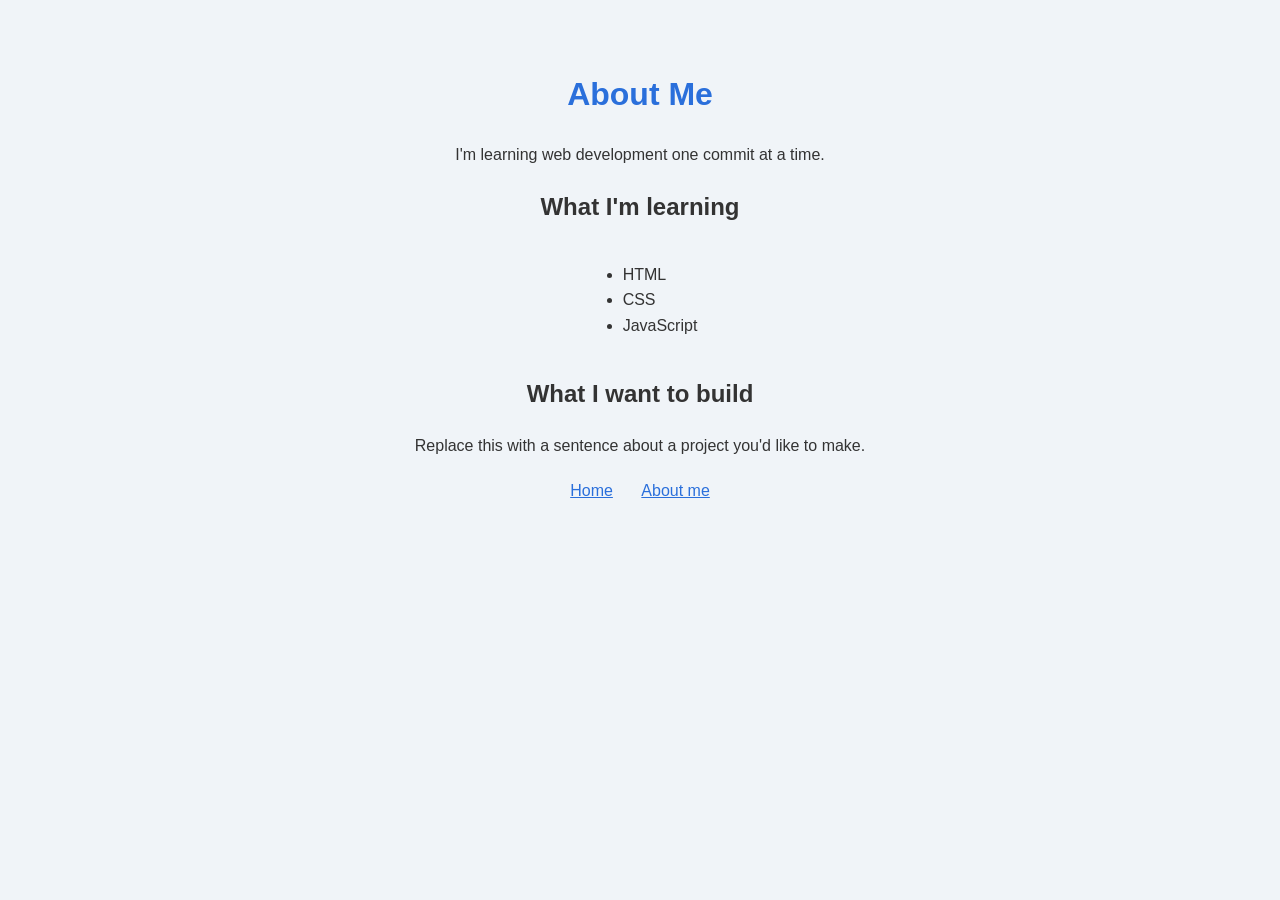
==== about.html @ fcba1142 "Add files via upload Add shared stylesheet and update pages" ====
<!DOCTYPE html>
<html lang="en">
<head>
  <meta charset="UTF-8">
  <meta name="viewport" content="width=device-width, initial-scale=1">
  <title>About Me</title>
  <link rel="stylesheet" href="style.css">
</head>
<body>
  <h1>About Me</h1>
  <p>I'm learning web development one commit at a time.</p>

  <h2>What I'm learning</h2>
  <ul>
    <li>HTML</li>
    <li>CSS</li>
    <li>JavaScript</li>
  </ul>

  <h2>What I want to build</h2>
  <p>Replace this with a sentence about a project you'd like to make.</p>

  <nav>
    <a href="index.html">Home</a>
    <a href="about.html">About me</a>
  </nav>
</body>
</html>
---- style.css ----
body {
  font-family: Arial, sans-serif;
  background-color: #f0f4f8;
  color: #333;
  text-align: center;
  padding: 40px;
  line-height: 1.6;
}

h1 {
  color: #2a6fdb;
}

a {
  color: #2a6fdb;
}

a:hover {
  color: #1b4fa0;
}

img {
  max-width: 100%;
  width: 300px;
  border-radius: 12px;
}

nav {
  margin: 20px 0;
}

nav a {
  margin: 0 12px;
}

ul {
  display: inline-block;
  text-align: left;
}
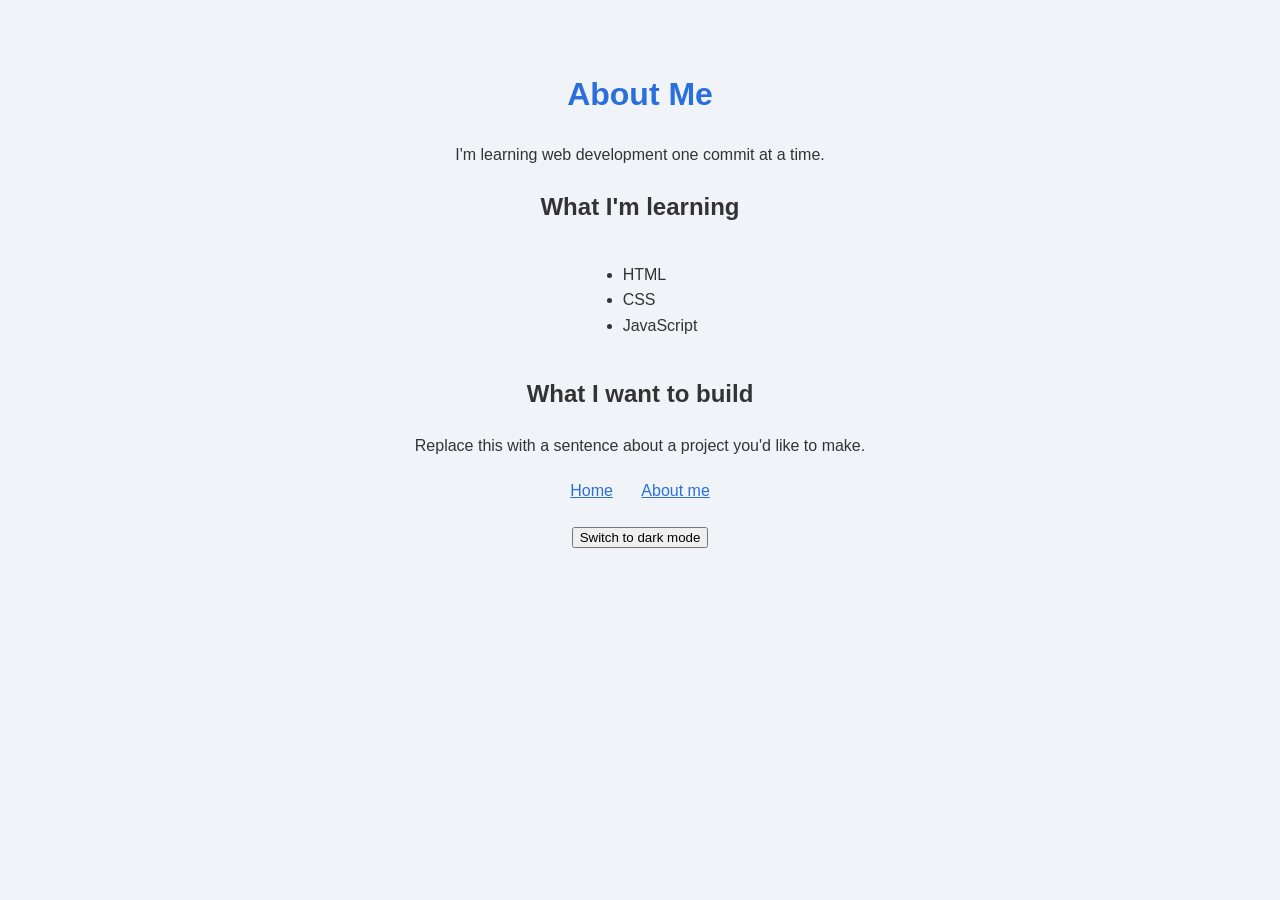
==== commit 5515a358: "Add dark mode switch button to about page" ====
--- a/about.html
+++ b/about.html
@@ -24,5 +24,9 @@
     <a href="index.html">Home</a>
     <a href="about.html">About me</a>
   </nav>
+
+  <p><button id="theme-button">Switch to dark mode</button></p>
+
+  <script src="script.js"></script>
 </body>
 </html>
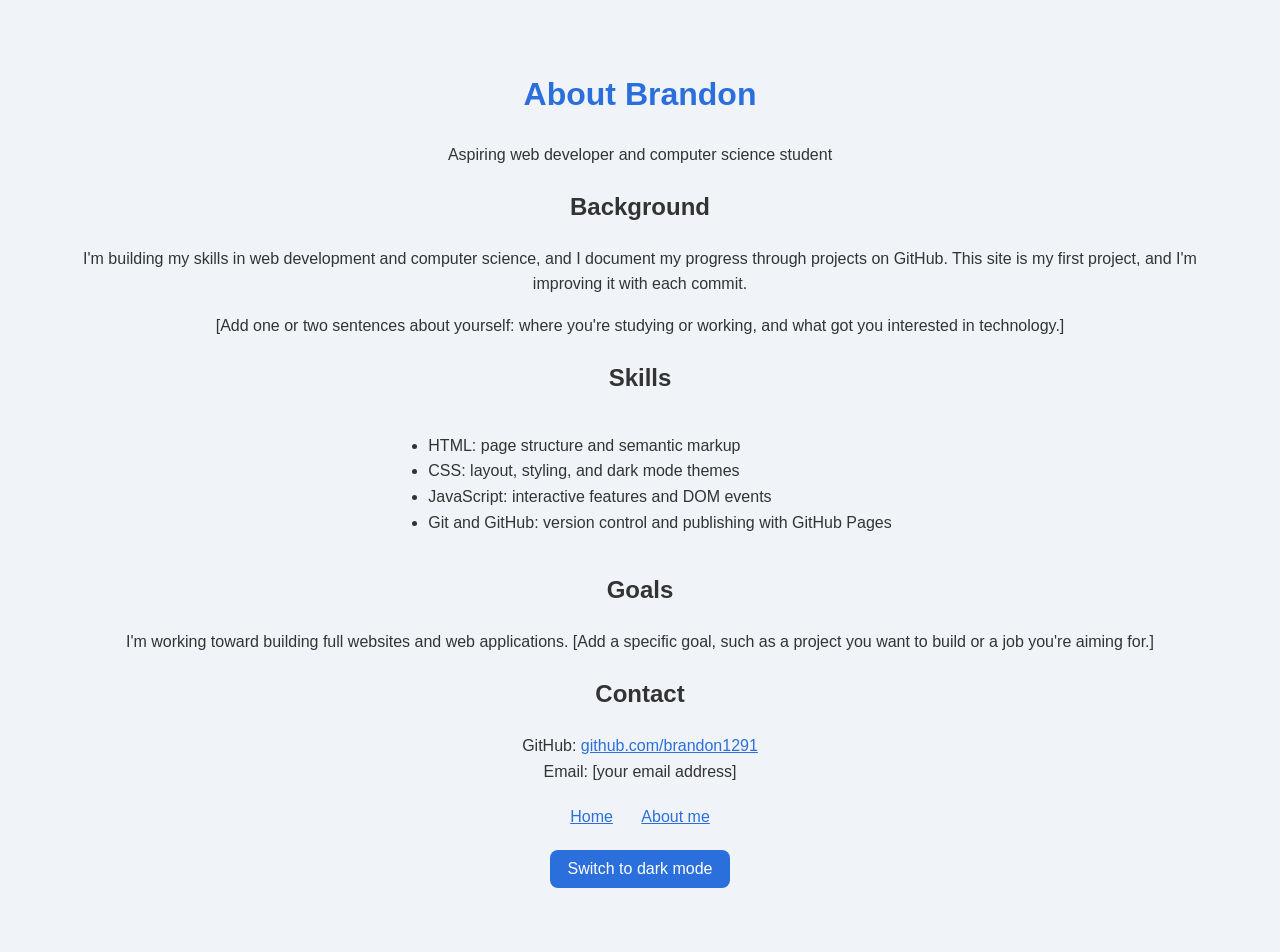
==== commit f033c297: "Update about page content and structure" ====
--- a/about.html
+++ b/about.html
@@ -3,29 +3,61 @@
 <head>
   <meta charset="UTF-8">
   <meta name="viewport" content="width=device-width, initial-scale=1">
-  <title>About Me</title>
+  <title>About Brandon</title>
   <link rel="stylesheet" href="style.css">
 </head>
 <body>
-  <h1>About Me</h1>
-  <p>I'm learning web development one commit at a time.</p>
+  <main class="container">
+    <h1>About Brandon</h1>
+    <p class="tagline">Aspiring web developer and computer science student</p>
 
-  <h2>What I'm learning</h2>
-  <ul>
-    <li>HTML</li>
-    <li>CSS</li>
-    <li>JavaScript</li>
-  </ul>
+    <section>
+      <h2>Background</h2>
+      <p>
+        I'm building my skills in web development and computer science,
+        and I document my progress through projects on GitHub. This site is
+        my first project, and I'm improving it with each commit.
+      </p>
+      <p>
+        [Add one or two sentences about yourself: where you're studying or
+        working, and what got you interested in technology.]
+      </p>
+    </section>
 
-  <h2>What I want to build</h2>
-  <p>Replace this with a sentence about a project you'd like to make.</p>
+    <section>
+      <h2>Skills</h2>
+      <ul>
+        <li>HTML: page structure and semantic markup</li>
+        <li>CSS: layout, styling, and dark mode themes</li>
+        <li>JavaScript: interactive features and DOM events</li>
+        <li>Git and GitHub: version control and publishing with GitHub Pages</li>
+      </ul>
+    </section>
 
-  <nav>
-    <a href="index.html">Home</a>
-    <a href="about.html">About me</a>
-  </nav>
+    <section>
+      <h2>Goals</h2>
+      <p>
+        I'm working toward building full websites and web applications.
+        [Add a specific goal, such as a project you want to build or a
+        job you're aiming for.]
+      </p>
+    </section>
 
-  <p><button id="theme-button">Switch to dark mode</button></p>
+    <section>
+      <h2>Contact</h2>
+      <p>
+        GitHub: <a href="https://github.com/brandon1291">github.com/brandon1291</a><br>
+        Email: [your email address]
+      </p>
+    </section>
+
+    <nav>
+      <a href="index.html">Home</a>
+      <a href="about.html">About me</a>
+    </nav>
+
+    <p><button id="theme-button">Switch to dark mode</button></p>
+  </main>
 
   <script src="script.js"></script>
 </body>
--- a/style.css
+++ b/style.css
@@ -37,3 +37,34 @@
   display: inline-block;
   text-align: left;
 }
+
+button {
+  font-family: inherit;
+  font-size: 1rem;
+  background-color: #2a6fdb;
+  color: white;
+  border: none;
+  border-radius: 8px;
+  padding: 10px 18px;
+  cursor: pointer;
+}
+
+button:hover {
+  background-color: #1b4fa0;
+}
+
+/* Dark mode: JavaScript adds the "dark" class to the body */
+body.dark {
+  background-color: #1b2430;
+  color: #e6edf3;
+}
+
+body.dark h1,
+body.dark a {
+  color: #7db1ff;
+}
+
+body.dark button {
+  background-color: #7db1ff;
+  color: #1b2430;
+}
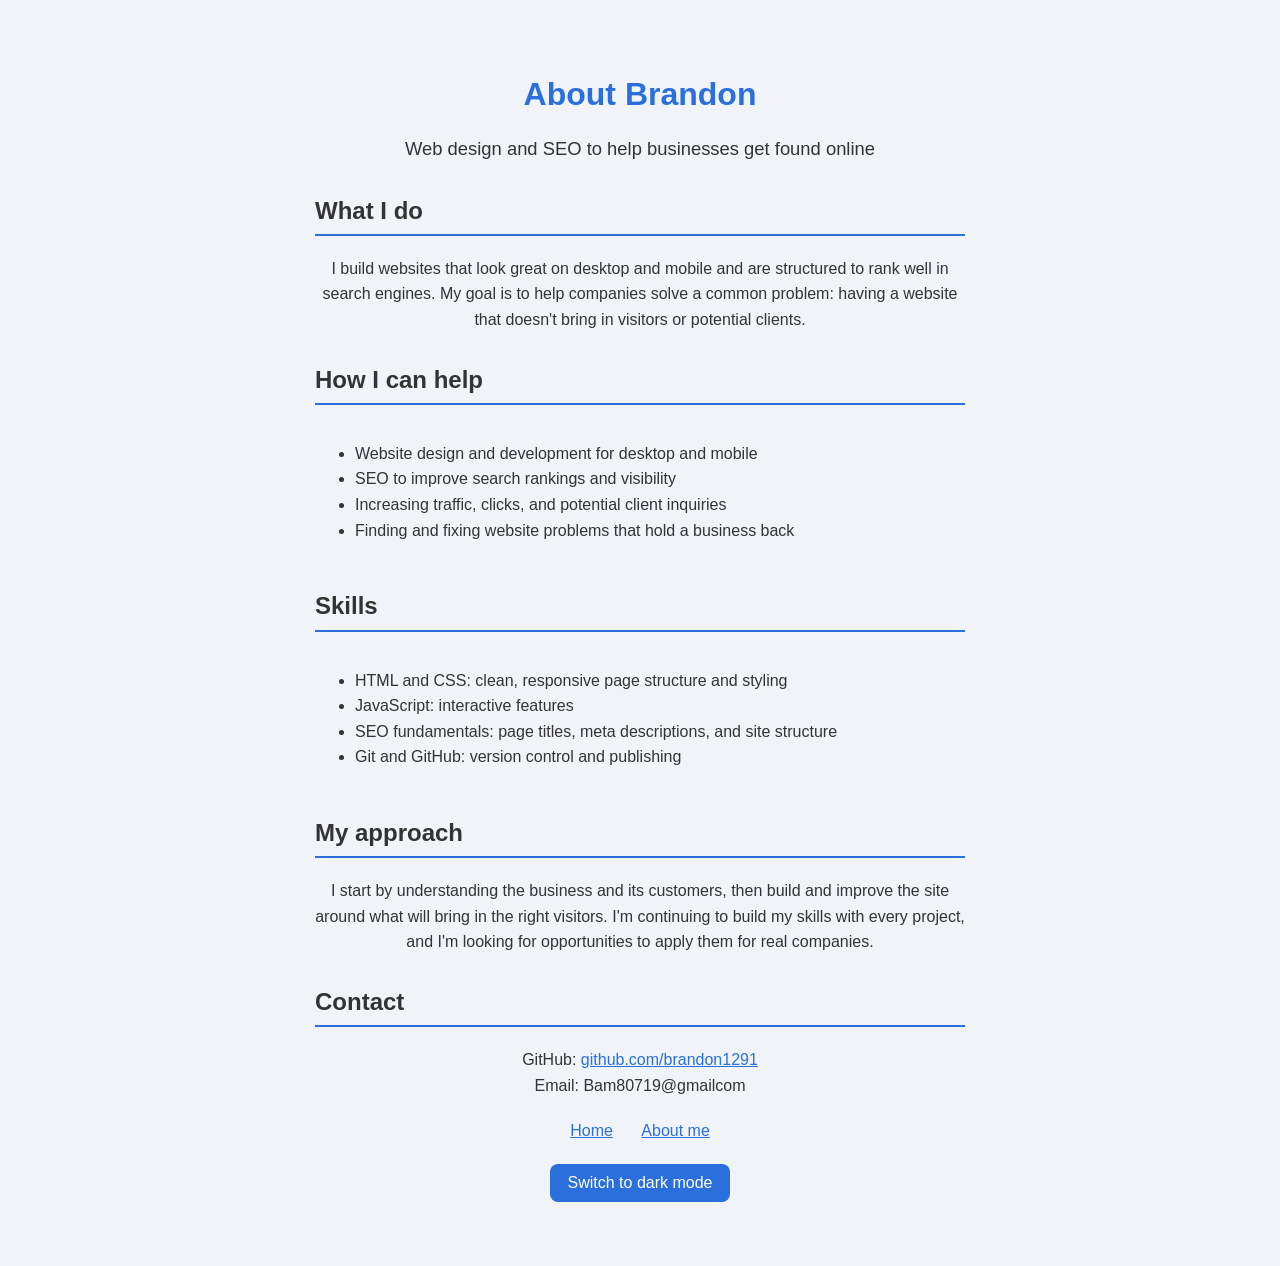
==== commit 8d6413b0: "Update about.html with new content and structure" ====
--- a/about.html
+++ b/about.html
@@ -3,43 +3,52 @@
 <head>
   <meta charset="UTF-8">
   <meta name="viewport" content="width=device-width, initial-scale=1">
-  <title>About Brandon</title>
+ <title>Brandon | Web Design and SEO</title>
+<meta name="description" content="Web design and SEO that helps businesses get found online and attract more clients.">
   <link rel="stylesheet" href="style.css">
 </head>
 <body>
   <main class="container">
     <h1>About Brandon</h1>
-    <p class="tagline">Aspiring web developer and computer science student</p>
+    <p class="tagline">Web design and SEO to help businesses get found online</p>
 
     <section>
-      <h2>Background</h2>
+      <h2>What I do</h2>
       <p>
-        I'm building my skills in web development and computer science,
-        and I document my progress through projects on GitHub. This site is
-        my first project, and I'm improving it with each commit.
+        I build websites that look great on desktop and mobile and are
+        structured to rank well in search engines. My goal is to help
+        companies solve a common problem: having a website that doesn't
+        bring in visitors or potential clients.
       </p>
-      <p>
-        [Add one or two sentences about yourself: where you're studying or
-        working, and what got you interested in technology.]
-      </p>
+    </section>
+
+    <section>
+      <h2>How I can help</h2>
+      <ul>
+        <li>Website design and development for desktop and mobile</li>
+        <li>SEO to improve search rankings and visibility</li>
+        <li>Increasing traffic, clicks, and potential client inquiries</li>
+        <li>Finding and fixing website problems that hold a business back</li>
+      </ul>
     </section>
 
     <section>
       <h2>Skills</h2>
       <ul>
-        <li>HTML: page structure and semantic markup</li>
-        <li>CSS: layout, styling, and dark mode themes</li>
-        <li>JavaScript: interactive features and DOM events</li>
-        <li>Git and GitHub: version control and publishing with GitHub Pages</li>
+        <li>HTML and CSS: clean, responsive page structure and styling</li>
+        <li>JavaScript: interactive features</li>
+        <li>SEO fundamentals: page titles, meta descriptions, and site structure</li>
+        <li>Git and GitHub: version control and publishing</li>
       </ul>
     </section>
 
     <section>
-      <h2>Goals</h2>
+      <h2>My approach</h2>
       <p>
-        I'm working toward building full websites and web applications.
-        [Add a specific goal, such as a project you want to build or a
-        job you're aiming for.]
+        I start by understanding the business and its customers, then build
+        and improve the site around what will bring in the right visitors.
+        I'm continuing to build my skills with every project, and I'm
+        looking for opportunities to apply them for real companies.
       </p>
     </section>
 
@@ -47,7 +56,7 @@
       <h2>Contact</h2>
       <p>
         GitHub: <a href="https://github.com/brandon1291">github.com/brandon1291</a><br>
-        Email: [your email address]
+        Email: Bam80719@gmailcom
       </p>
     </section>
 
--- a/style.css
+++ b/style.css
@@ -68,3 +68,36 @@
   background-color: #7db1ff;
   color: #1b2430;
 }
+.container {
+  max-width: 650px;
+  margin: 0 auto;
+  text-align: left;
+}
+
+.container h1,
+.container .tagline {
+  text-align: center;
+}
+
+.tagline {
+  font-size: 1.15rem;
+  margin-top: -8px;
+}
+
+.container section {
+  margin-top: 28px;
+}
+
+.container h2 {
+  border-bottom: 2px solid #2a6fdb;
+  padding-bottom: 4px;
+}
+
+.container nav,
+.container p:last-of-type {
+  text-align: center;
+}
+
+body.dark .container h2 {
+  border-bottom-color: #7db1ff;
+}
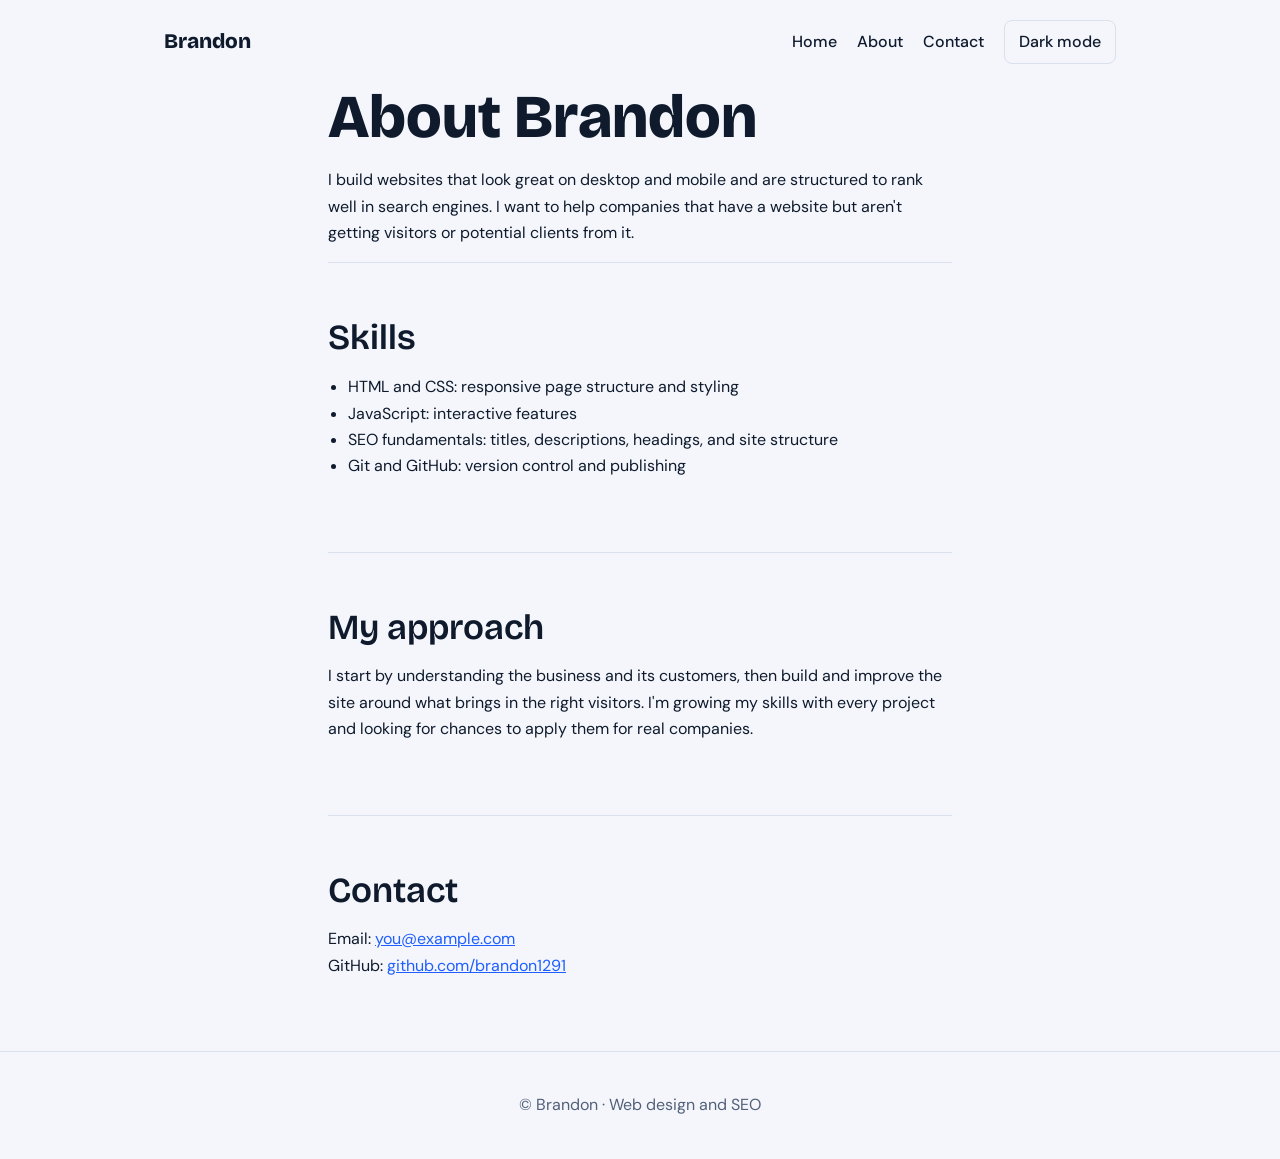
==== commit aa3462a8: "Update about.html with new content and structure" ====
--- a/about.html
+++ b/about.html
@@ -3,71 +3,48 @@
 <head>
   <meta charset="UTF-8">
   <meta name="viewport" content="width=device-width, initial-scale=1">
- <title>Brandon | Web Design and SEO</title>
-<meta name="description" content="Web design and SEO that helps businesses get found online and attract more clients.">
+  <title>About Brandon | Web Design and SEO</title>
+  <meta name="description" content="Brandon builds mobile-friendly, search-optimized websites that help companies attract more visitors and potential clients.">
   <link rel="stylesheet" href="style.css">
 </head>
 <body>
-  <main class="container">
+  <header class="site-header">
+    <a class="brand" href="index.html">Brandon</a>
+    <nav>
+      <a href="index.html">Home</a>
+      <a href="about.html">About</a>
+      <a href="index.html#contact">Contact</a>
+      <button id="theme-button">Dark mode</button>
+    </nav>
+  </header>
+
+  <main class="wrap about-text">
     <h1>About Brandon</h1>
-    <p class="tagline">Web design and SEO to help businesses get found online</p>
-
-    <section>
-      <h2>What I do</h2>
-      <p>
-        I build websites that look great on desktop and mobile and are
-        structured to rank well in search engines. My goal is to help
-        companies solve a common problem: having a website that doesn't
-        bring in visitors or potential clients.
-      </p>
-    </section>
-
-    <section>
-      <h2>How I can help</h2>
-      <ul>
-        <li>Website design and development for desktop and mobile</li>
-        <li>SEO to improve search rankings and visibility</li>
-        <li>Increasing traffic, clicks, and potential client inquiries</li>
-        <li>Finding and fixing website problems that hold a business back</li>
-      </ul>
-    </section>
+    <p>I build websites that look great on desktop and mobile and are structured to rank well in search engines. I want to help companies that have a website but aren't getting visitors or potential clients from it.</p>
 
     <section>
       <h2>Skills</h2>
       <ul>
-        <li>HTML and CSS: clean, responsive page structure and styling</li>
+        <li>HTML and CSS: responsive page structure and styling</li>
         <li>JavaScript: interactive features</li>
-        <li>SEO fundamentals: page titles, meta descriptions, and site structure</li>
+        <li>SEO fundamentals: titles, descriptions, headings, and site structure</li>
         <li>Git and GitHub: version control and publishing</li>
       </ul>
     </section>
 
     <section>
       <h2>My approach</h2>
-      <p>
-        I start by understanding the business and its customers, then build
-        and improve the site around what will bring in the right visitors.
-        I'm continuing to build my skills with every project, and I'm
-        looking for opportunities to apply them for real companies.
-      </p>
+      <p>I start by understanding the business and its customers, then build and improve the site around what brings in the right visitors. I'm growing my skills with every project and looking for chances to apply them for real companies.</p>
     </section>
 
     <section>
       <h2>Contact</h2>
-      <p>
-        GitHub: <a href="https://github.com/brandon1291">github.com/brandon1291</a><br>
-        Email: Bam80719@gmailcom
-      </p>
+      <p>Email: <a href="mailto:you@example.com">you@example.com</a><br>
+      GitHub: <a href="https://github.com/brandon1291">github.com/brandon1291</a></p>
     </section>
-
-    <nav>
-      <a href="index.html">Home</a>
-      <a href="about.html">About me</a>
-    </nav>
-
-    <p><button id="theme-button">Switch to dark mode</button></p>
   </main>
 
+  <footer>© Brandon · Web design and SEO</footer>
   <script src="script.js"></script>
 </body>
 </html>
--- a/style.css
+++ b/style.css
@@ -1,103 +1,65 @@
-body {
-  font-family: Arial, sans-serif;
-  background-color: #f0f4f8;
-  color: #333;
-  text-align: center;
-  padding: 40px;
-  line-height: 1.6;
+@import url('https://fonts.googleapis.com/css2?family=Bricolage+Grotesque:wght@600;800&family=DM+Sans:wght@400;500&display=swap');
+
+:root { --bg:#f4f6fb; --ink:#0f1b2d; --muted:#52607a; --blue:#1f5eff; --mark:#ffd23f; --card:#fff; --line:#d9e0ee; }
+body.dark { --bg:#0e1522; --ink:#eef2fa; --muted:#9fb0cc; --blue:#6f9bff; --card:#162033; --line:#26334d; }
+
+* { box-sizing: border-box; }
+body { margin:0; font-family:'DM Sans',Arial,sans-serif; background:var(--bg); color:var(--ink); line-height:1.65; }
+h1,h2,h3 { font-family:'Bricolage Grotesque',Arial,sans-serif; line-height:1.1; margin:0 0 14px; }
+h1 { font-size:clamp(2.2rem,6vw,3.8rem); font-weight:800; }
+h2 { font-size:clamp(1.6rem,4vw,2.2rem); font-weight:600; }
+a { color:var(--blue); }
+:focus-visible { outline:3px solid var(--blue); outline-offset:3px; }
+.wrap { max-width:1000px; margin:0 auto; padding:0 24px; }
+section { padding:56px 0; border-top:1px solid var(--line); }
+
+.site-header { display:flex; justify-content:space-between; align-items:center; flex-wrap:wrap; gap:12px; padding:20px 24px; max-width:1000px; margin:0 auto; }
+.brand { font-family:'Bricolage Grotesque',Arial,sans-serif; font-weight:800; font-size:1.3rem; text-decoration:none; color:var(--ink); }
+.site-header nav { display:flex; align-items:center; gap:20px; }
+.site-header nav a { text-decoration:none; color:var(--ink); font-weight:500; }
+
+button, .btn { font:inherit; font-weight:500; background:var(--blue); color:#fff; border:0; border-radius:8px; padding:12px 22px; cursor:pointer; text-decoration:none; display:inline-block; }
+body.dark button, body.dark .btn { color:#0e1522; }
+.btn.ghost, #theme-button { background:transparent; color:var(--ink); border:1.5px solid var(--line); padding:8px 14px; }
+body.dark .btn.ghost { color:var(--ink); }
+
+.hero { display:grid; grid-template-columns:1.2fr 1fr; gap:40px; align-items:center; padding:48px 0 64px; }
+.hero p { color:var(--muted); font-size:1.15rem; max-width:34em; }
+.hero .actions { display:flex; gap:12px; flex-wrap:wrap; margin-top:24px; }
+
+.serp { background:var(--card); border:1px solid var(--line); border-radius:14px; padding:20px; }
+.serp-bar { border:1px solid var(--line); border-radius:999px; padding:8px 16px; font-size:.9rem; color:var(--muted); margin-bottom:16px; }
+.serp-result { padding:12px 0; }
+.serp-result .url { font-size:.8rem; color:var(--muted); display:block; }
+.serp-result .title { font-size:1.15rem; color:var(--blue); font-weight:500; }
+.serp-result p { margin:4px 0 0; font-size:.9rem; color:var(--muted); }
+.serp-result.top { border-left:4px solid var(--mark); padding-left:12px; }
+.serp-result.faded { opacity:.45; }
+.serp-note { font-size:.8rem; color:var(--muted); margin:10px 0 0; }
+
+.row { display:grid; grid-template-columns:1fr 2fr; gap:24px; padding:18px 0; border-bottom:1px solid var(--line); }
+.row:last-child { border-bottom:0; }
+.row h3 { font-size:1.15rem; margin:0; }
+.row p { margin:0; color:var(--muted); }
+
+.steps { padding-left:22px; max-width:42em; }
+.steps li { margin-bottom:14px; }
+.steps strong { font-family:'Bricolage Grotesque',Arial,sans-serif; }
+
+.checker { background:var(--card); border:1px solid var(--line); border-radius:14px; padding:28px; }
+.check { display:flex; gap:12px; align-items:flex-start; padding:10px 0; cursor:pointer; }
+.check input { width:20px; height:20px; margin-top:4px; accent-color:var(--blue); }
+.meter { height:12px; background:var(--line); border-radius:99px; overflow:hidden; margin:20px 0 10px; }
+#score-fill { height:100%; width:0; background:var(--mark); transition:width .3s; }
+#score-text { font-weight:500; margin:0; }
+#score-tip { color:var(--muted); margin:6px 0 0; }
+
+.about-text { max-width:42em; }
+.about-text ul { padding-left:20px; }
+footer { padding:40px 24px; text-align:center; color:var(--muted); border-top:1px solid var(--line); }
+
+@media (max-width:760px) {
+  .hero { grid-template-columns:1fr; }
+  .row { grid-template-columns:1fr; gap:4px; }
 }
-
-h1 {
-  color: #2a6fdb;
-}
-
-a {
-  color: #2a6fdb;
-}
-
-a:hover {
-  color: #1b4fa0;
-}
-
-img {
-  max-width: 100%;
-  width: 300px;
-  border-radius: 12px;
-}
-
-nav {
-  margin: 20px 0;
-}
-
-nav a {
-  margin: 0 12px;
-}
-
-ul {
-  display: inline-block;
-  text-align: left;
-}
-
-button {
-  font-family: inherit;
-  font-size: 1rem;
-  background-color: #2a6fdb;
-  color: white;
-  border: none;
-  border-radius: 8px;
-  padding: 10px 18px;
-  cursor: pointer;
-}
-
-button:hover {
-  background-color: #1b4fa0;
-}
-
-/* Dark mode: JavaScript adds the "dark" class to the body */
-body.dark {
-  background-color: #1b2430;
-  color: #e6edf3;
-}
-
-body.dark h1,
-body.dark a {
-  color: #7db1ff;
-}
-
-body.dark button {
-  background-color: #7db1ff;
-  color: #1b2430;
-}
-.container {
-  max-width: 650px;
-  margin: 0 auto;
-  text-align: left;
-}
-
-.container h1,
-.container .tagline {
-  text-align: center;
-}
-
-.tagline {
-  font-size: 1.15rem;
-  margin-top: -8px;
-}
-
-.container section {
-  margin-top: 28px;
-}
-
-.container h2 {
-  border-bottom: 2px solid #2a6fdb;
-  padding-bottom: 4px;
-}
-
-.container nav,
-.container p:last-of-type {
-  text-align: center;
-}
-
-body.dark .container h2 {
-  border-bottom-color: #7db1ff;
-}
+@media (prefers-reduced-motion:reduce) { #score-fill { transition:none; } }
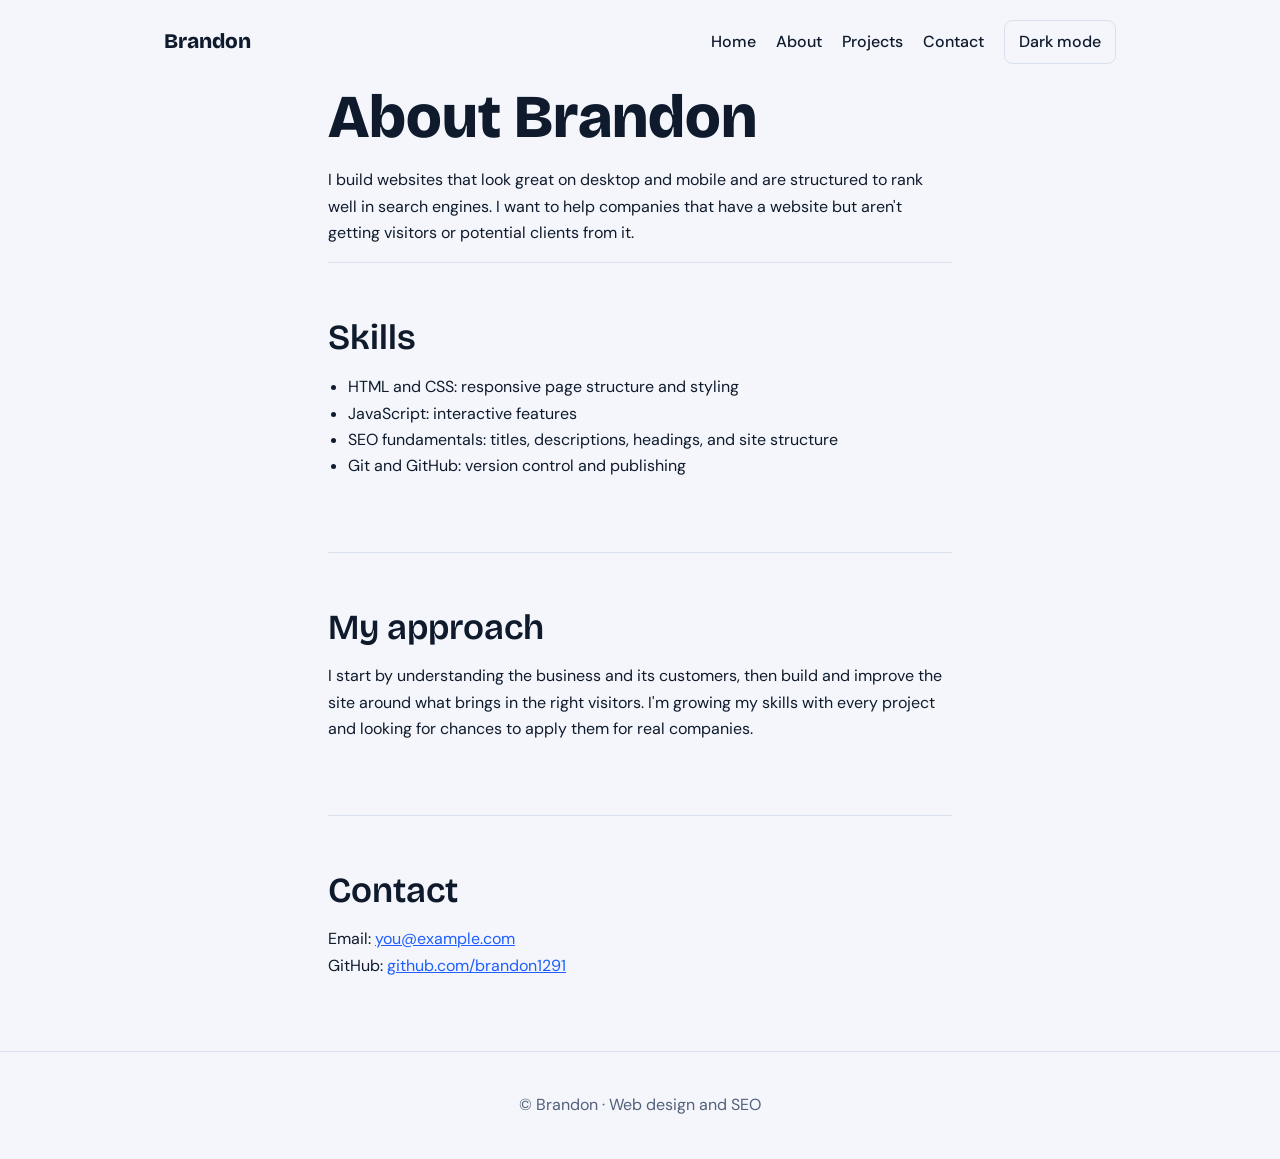
==== commit d8ecb4cd: "Add Projects link to navigation in about.html" ====
--- a/about.html
+++ b/about.html
@@ -13,6 +13,7 @@
     <nav>
       <a href="index.html">Home</a>
       <a href="about.html">About</a>
+      <a href="projects.html">Projects</a>
       <a href="index.html#contact">Contact</a>
       <button id="theme-button">Dark mode</button>
     </nav>
@@ -39,7 +40,7 @@
 
     <section>
       <h2>Contact</h2>
-      <p>Email: <a href="mailto:you@example.com">you@example.com</a><br>
+      <p>Email: <a href="mailto:bam80719@gmail.com">you@example.com</a><br>
       GitHub: <a href="https://github.com/brandon1291">github.com/brandon1291</a></p>
     </section>
   </main>
--- a/style.css
+++ b/style.css
@@ -63,3 +63,21 @@
   .row { grid-template-columns:1fr; gap:4px; }
 }
 @media (prefers-reduced-motion:reduce) { #score-fill { transition:none; } }
+/* Mobile polish */
+@media (max-width: 760px) {
+  .wrap { padding: 0 18px; }
+  section { padding: 40px 0; }
+
+  .site-header { padding: 14px 18px; }
+  .site-header nav { gap: 2px 18px; }
+  .site-header nav a { padding: 10px 0; }
+
+  .hero { padding: 24px 0 40px; gap: 28px; }
+  .hero p { font-size: 1.05rem; }
+  .hero .actions .btn { flex: 1 1 100%; text-align: center; }
+
+  button, .btn { min-height: 44px; }
+  .checker { padding: 18px; }
+  .check { padding: 12px 0; }
+  footer { padding: 32px 18px; }
+}
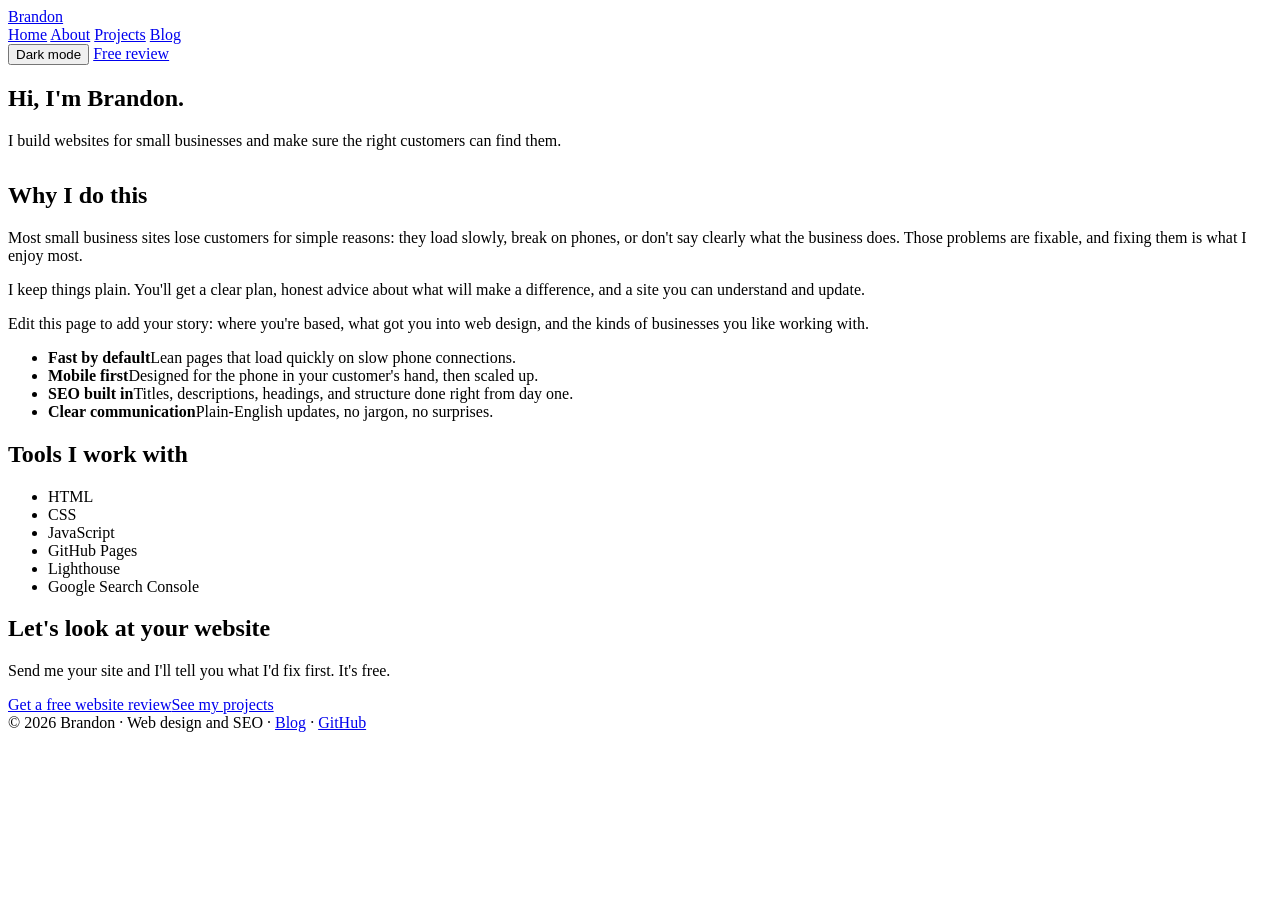
==== commit 486ff55b: "Revise about.html for improved content and structure Updated the about page with new meta tags, impr" ====
--- a/about.html
+++ b/about.html
@@ -1,51 +1,74 @@
 <!DOCTYPE html>
 <html lang="en">
 <head>
-  <meta charset="UTF-8">
-  <meta name="viewport" content="width=device-width, initial-scale=1">
-  <title>About Brandon | Web Design and SEO</title>
-  <meta name="description" content="Brandon builds mobile-friendly, search-optimized websites that help companies attract more visitors and potential clients.">
-  <link rel="stylesheet" href="style.css">
+<meta charset="utf-8">
+<meta name="viewport" content="width=device-width, initial-scale=1">
+<meta name="theme-color" content="#1D4ED8">
+<link rel="icon" href="data:image/svg+xml,%3Csvg xmlns='http://www.w3.org/2000/svg' viewBox='0 0 64 64'%3E%3Crect width='64' height='64' rx='14' fill='%231D4ED8'/%3E%3Ctext x='32' y='45' font-size='38' font-family='Arial' font-weight='700' text-anchor='middle' fill='white'%3EB%3C/text%3E%3C/svg%3E">
+<link rel="preconnect" href="https://fonts.googleapis.com">
+<link rel="preconnect" href="https://fonts.gstatic.com" crossorigin>
+<link href="https://fonts.googleapis.com/css2?family=Bricolage+Grotesque:opsz,wght@12..96,400;12..96,600;12..96,800&display=swap" rel="stylesheet">
+<link rel="stylesheet" href="styles.css">
+<title>About Brandon | Web Design and SEO for Small Businesses</title>
+<meta name="description" content="Meet Brandon, a web designer who builds fast, mobile-friendly websites and handles SEO for small businesses.">
+<link rel="canonical" href="https://brandon1291.github.io/about.html">
+<meta property="og:type" content="website">
+<meta property="og:title" content="About Brandon | Web Design and SEO">
+<meta property="og:description" content="Fast, mobile-friendly websites and SEO for small businesses.">
+<meta property="og:url" content="https://brandon1291.github.io/about.html">
 </head>
 <body>
-  <header class="site-header">
+<header>
+  <div class="wrap bar">
     <a class="brand" href="index.html">Brandon</a>
-    <nav>
+    <nav aria-label="Main">
       <a href="index.html">Home</a>
-      <a href="about.html">About</a>
+      <a href="about.html" aria-current="page">About</a>
       <a href="projects.html">Projects</a>
-      <a href="index.html#contact">Contact</a>
-      <button id="theme-button">Dark mode</button>
+      <a href="seo-quick-fixes.html">Blog</a>
     </nav>
-  </header>
-
-  <main class="wrap about-text">
-    <h1>About Brandon</h1>
-    <p>I build websites that look great on desktop and mobile and are structured to rank well in search engines. I want to help companies that have a website but aren't getting visitors or potential clients from it.</p>
-
-    <section>
-      <h2>Skills</h2>
-      <ul>
-        <li>HTML and CSS: responsive page structure and styling</li>
-        <li>JavaScript: interactive features</li>
-        <li>SEO fundamentals: titles, descriptions, headings, and site structure</li>
-        <li>Git and GitHub: version control and publishing</li>
-      </ul>
-    </section>
-
-    <section>
-      <h2>My approach</h2>
-      <p>I start by understanding the business and its customers, then build and improve the site around what brings in the right visitors. I'm growing my skills with every project and looking for chances to apply them for real companies.</p>
-    </section>
-
-    <section>
-      <h2>Contact</h2>
-      <p>Email: <a href="mailto:bam80719@gmail.com">you@example.com</a><br>
-      GitHub: <a href="https://github.com/brandon1291">github.com/brandon1291</a></p>
-    </section>
-  </main>
-
-  <footer>© Brandon · Web design and SEO</footer>
-  <script src="script.js"></script>
+    <button id="theme" type="button" aria-pressed="false">Dark mode</button>
+    <a class="btn" href="index.html#contact">Free review</a>
+  </div>
+</header>
+<main>
+  <section>
+    <div class="wrap">
+      <h1>Hi, I'm Brandon.</h1>
+      <p class="lead">I build websites for small businesses and make sure the right customers can find them.</p>
+      <div class="two" style="margin-top:32px">
+        <div>
+          <h2>Why I do this</h2>
+          <p>Most small business sites lose customers for simple reasons: they load slowly, break on phones, or don't say clearly what the business does. Those problems are fixable, and fixing them is what I enjoy most.</p>
+          <p>I keep things plain. You'll get a clear plan, honest advice about what will make a difference, and a site you can understand and update.</p>
+          <p>Edit this page to add your story: where you're based, what got you into web design, and the kinds of businesses you like working with.</p>
+        </div>
+        <ul class="facts">
+          <li><strong>Fast by default</strong><span>Lean pages that load quickly on slow phone connections.</span></li>
+          <li><strong>Mobile first</strong><span>Designed for the phone in your customer's hand, then scaled up.</span></li>
+          <li><strong>SEO built in</strong><span>Titles, descriptions, headings, and structure done right from day one.</span></li>
+          <li><strong>Clear communication</strong><span>Plain-English updates, no jargon, no surprises.</span></li>
+        </ul>
+      </div>
+    </div>
+  </section>
+  <section class="soft">
+    <div class="wrap">
+      <h2>Tools I work with</h2>
+      <ul class="chips"><li>HTML</li><li>CSS</li><li>JavaScript</li><li>GitHub Pages</li><li>Lighthouse</li><li>Google Search Console</li></ul>
+    </div>
+  </section>
+  <section>
+    <div class="wrap">
+      <h2>Let's look at your website</h2>
+      <p>Send me your site and I'll tell you what I'd fix first. It's free.</p>
+      <div class="cta"><a class="btn" href="index.html#contact">Get a free website review</a><a class="btn ghost" href="projects.html">See my projects</a></div>
+    </div>
+  </section>
+</main>
+<footer>
+  <div class="wrap">© <span id="yr">2026</span> Brandon · Web design and SEO · <a href="seo-quick-fixes.html">Blog</a> · <a href="https://github.com/brandon1291">GitHub</a></div>
+</footer>
+<script src="site.js"></script>
 </body>
 </html>
